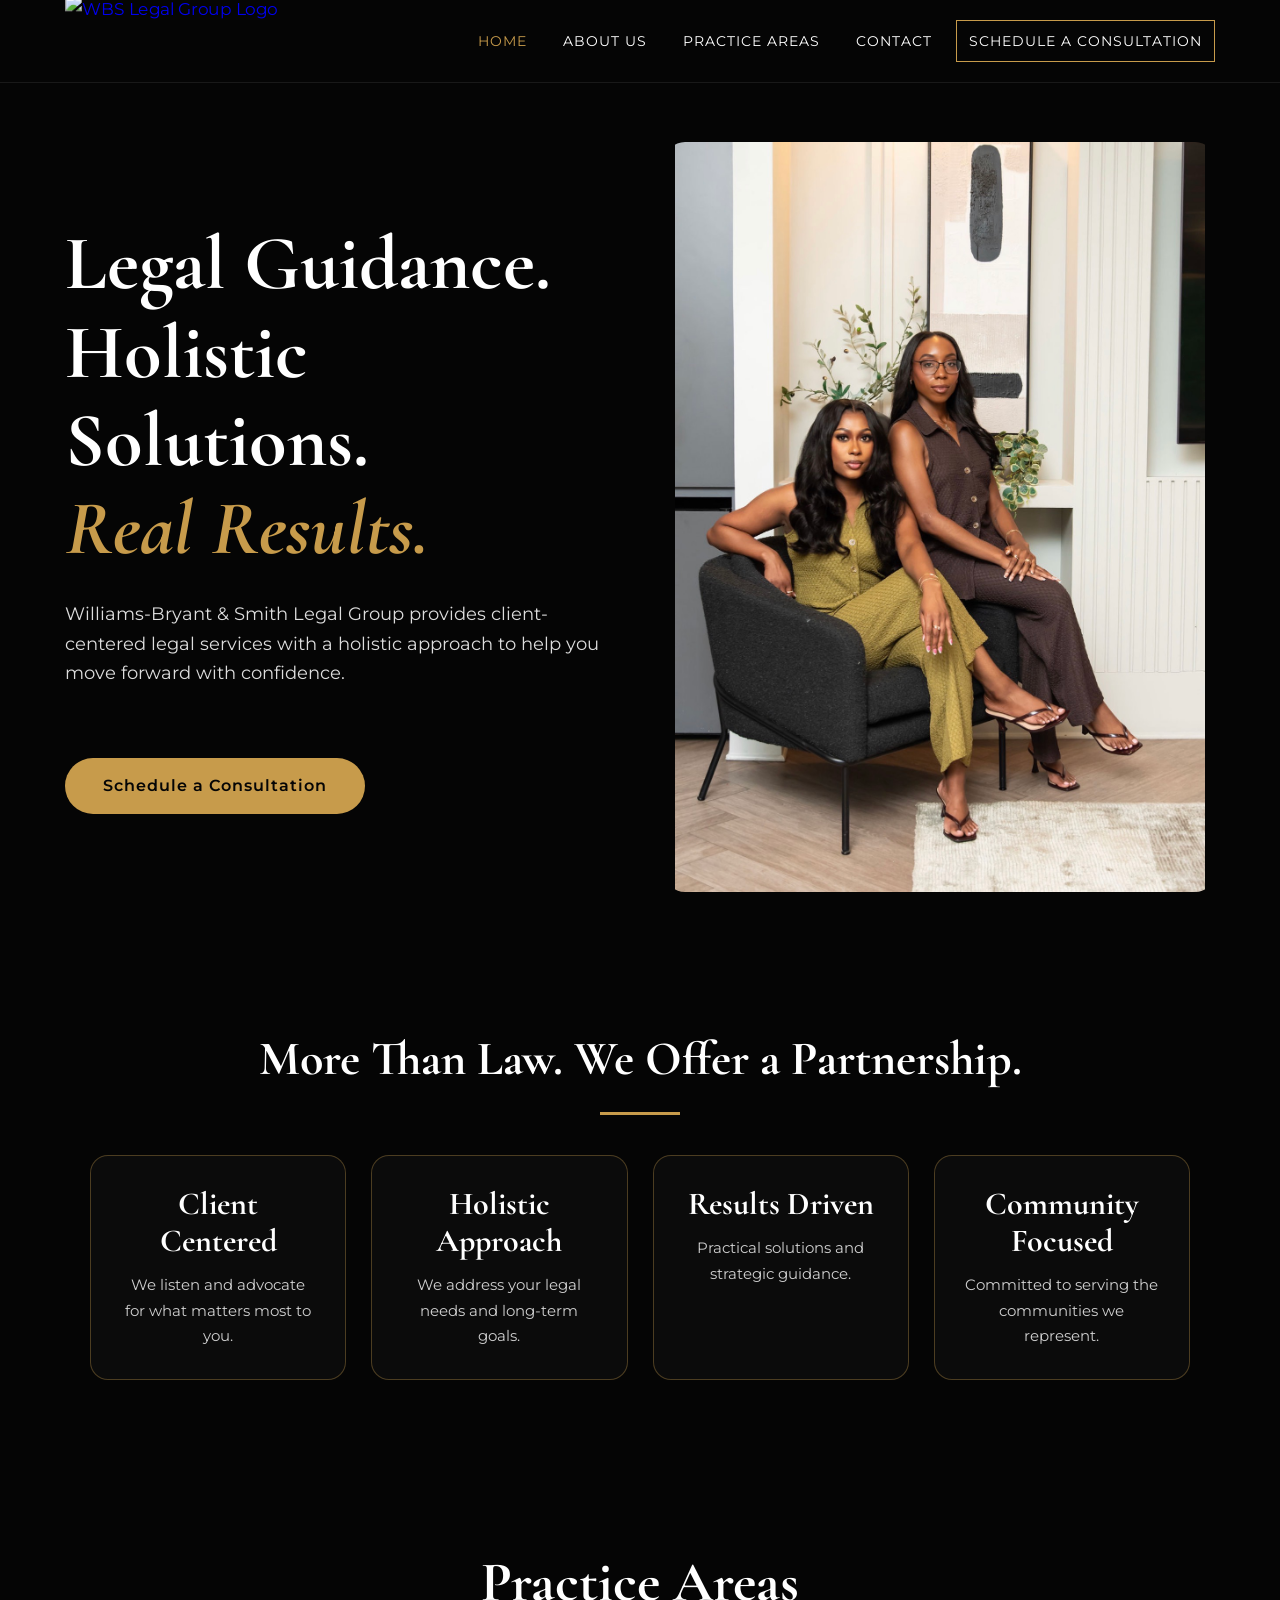
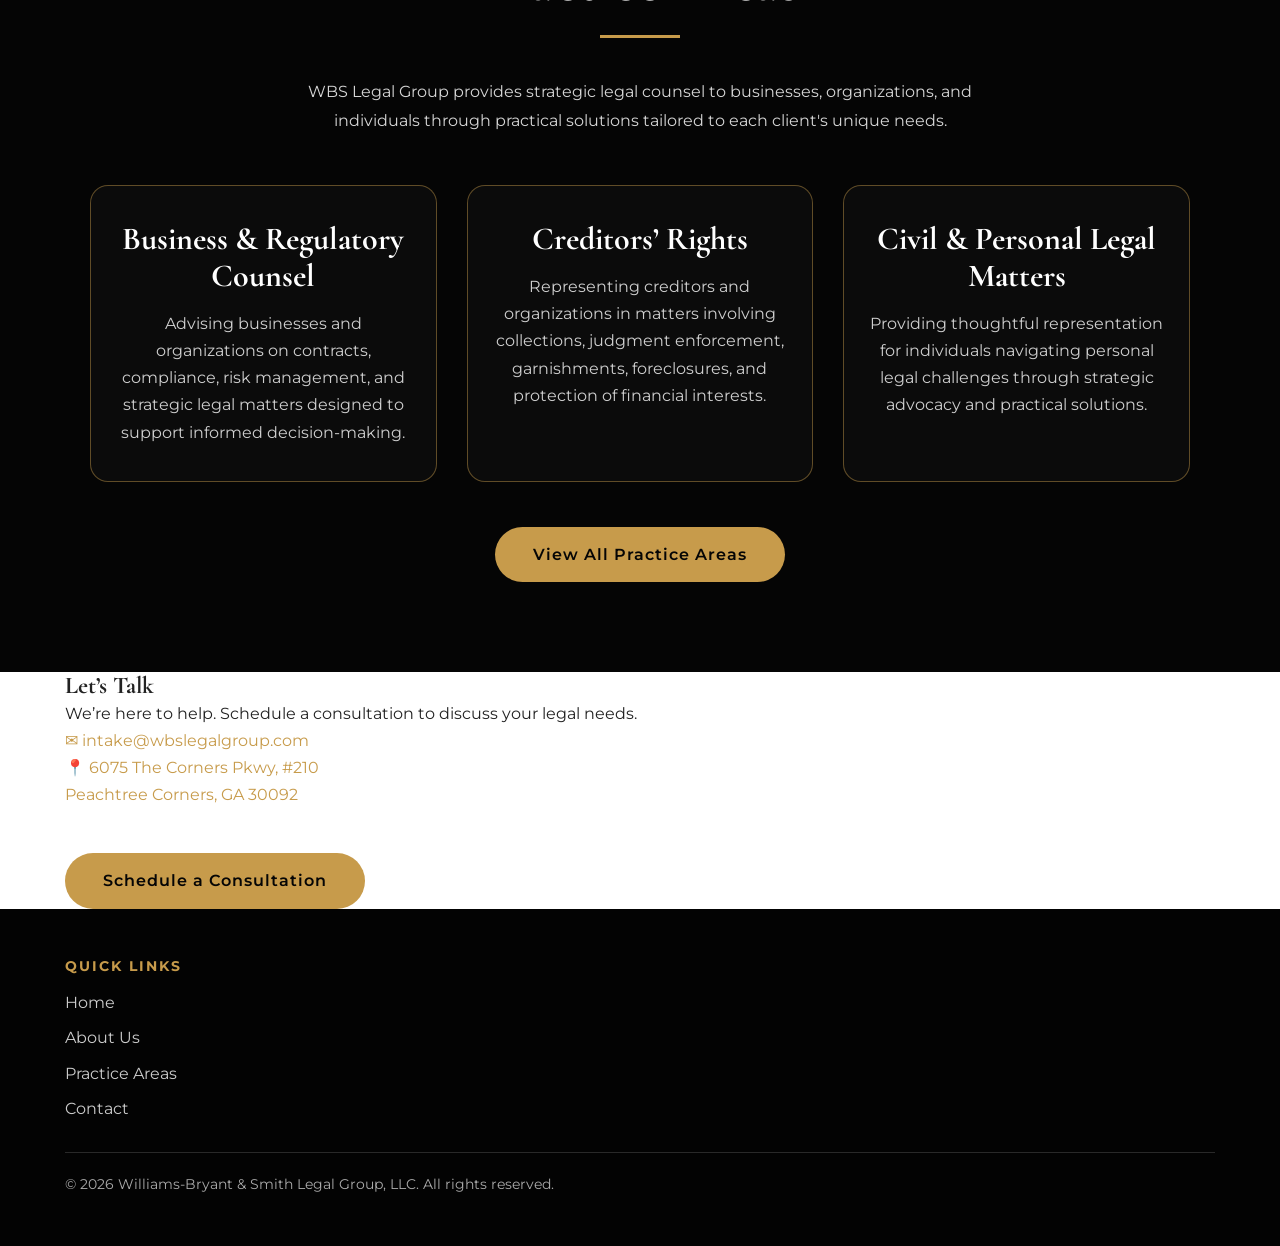
==== index.html @ 61691af3 "Replace logo image with SVG version" ====
<!DOCTYPE html>
<html lang="en">

<head>

<meta charset="UTF-8" />
<meta name="viewport" content="width=device-width, initial-scale=1.0" />

<meta name="description" content="Williams-Bryant & Smith Legal Group provides client-centered legal services with a holistic approach and real results." />

<title>WBS Legal Group | Home</title>

<link rel="stylesheet" href="css/styles.css" />

<link rel="preconnect" href="https://fonts.googleapis.com">
<link rel="preconnect" href="https://fonts.gstatic.com" crossorigin>

<link href="https://fonts.googleapis.com/css2?family=Cormorant+Garamond:wght@400;500;600;700&family=Montserrat:wght@400;500;600;700&display=swap" rel="stylesheet">

</head>


<body>


<a href="consultation.html" class="floating-cta">
Schedule
</a>


<header class="site-header">

<nav class="navbar">


<a href="index.html" class="nav-logo">

<img src="images/SVG.svg" alt="WBS Legal Group Logo">

</a>


<button class="nav-toggle" id="navToggle">

<span></span>
<span></span>
<span></span>

</button>



<ul class="nav-menu" id="navMenu">


<li>
<a href="index.html" class="nav-link nav-link--active">
Home
</a>
</li>


<li>
<a href="about.html" class="nav-link">
About Us
</a>
</li>


<li>
<a href="practice-areas.html" class="nav-link">
Practice Areas
</a>
</li>


<li>
<a href="contact.html" class="nav-link">
Contact
</a>
</li>


<li>
<a href="consultation.html" class="nav-link nav-link--cta">
Schedule a Consultation
</a>
</li>


</ul>


</nav>

</header>




<main>



<section class="hero">


<div class="hero-container">


<div class="hero-content">


<h1>

Legal Guidance.<br>

Holistic Solutions.<br>

<span>
Real Results.
</span>

</h1>



<p>

Williams-Bryant & Smith Legal Group provides client-centered legal services with a holistic approach to help you move forward with confidence.

</p>



<a href="consultation.html" class="btn btn-primary">

Schedule a Consultation

</a>


</div>




<div class="hero-image-container">


<img src="IMG_9594.jpeg"
alt="WBS Legal Group attorneys"
class="hero-image">


</div>



</div>


</section>






<section class="values-section">


<div class="section-container">


<h2>
More Than Law. We Offer a Partnership.
</h2>


<div class="gold-divider"></div>



<div class="values-grid">



<div class="value-card">

<h3>
Client Centered
</h3>

<p>
We listen and advocate for what matters most to you.
</p>

</div>



<div class="value-card">

<h3>
Holistic Approach
</h3>

<p>
We address your legal needs and long-term goals.
</p>

</div>



<div class="value-card">

<h3>
Results Driven
</h3>

<p>
Practical solutions and strategic guidance.
</p>

</div>



<div class="value-card">

<h3>
Community Focused
</h3>

<p>
Committed to serving the communities we represent.
</p>

</div>


</div>


</div>


</section>






<section class="home-practice-section">


<div class="home-practice-container">


<h2>
Practice Areas
</h2>


<div class="gold-divider"></div>



<p class="home-practice-intro">

WBS Legal Group provides strategic legal counsel to businesses, organizations, and individuals through practical solutions tailored to each client's unique needs.

</p>




<div class="home-practice-grid">



<div class="home-practice-item">

<h3>
Business &amp; Regulatory Counsel
</h3>

<p>
Advising businesses and organizations on contracts, compliance, risk management, and strategic legal matters designed to support informed decision-making.
</p>

</div>




<div class="home-practice-item">

<h3>
Creditors’ Rights
</h3>

<p>
Representing creditors and organizations in matters involving collections, judgment enforcement, garnishments, foreclosures, and protection of financial interests.
</p>

</div>




<div class="home-practice-item">

<h3>
Civil &amp; Personal Legal Matters
</h3>

<p>
Providing thoughtful representation for individuals navigating personal legal challenges through strategic advocacy and practical solutions.
</p>

</div>




</div>




<a href="practice-areas.html" class="practice-button">

View All Practice Areas

</a>



</div>


</section>







<section class="contact-section">


<div class="section-container">


<h2>
Let’s Talk
</h2>


<p>

We’re here to help. Schedule a consultation to discuss your legal needs.

</p>



<div class="contact-info">


<a href="mailto:intake@wbslegalgroup.com">

✉ intake@wbslegalgroup.com

</a>


<p>

📍 6075 The Corners Pkwy, #210<br>
Peachtree Corners, GA 30092

</p>


</div>



<a href="consultation.html" class="btn btn-primary">

Schedule a Consultation

</a>



</div>


</section>



</main>





<footer class="site-footer">


<div class="container">


<nav class="footer__nav">


<h4>
Quick Links
</h4>


<a href="index.html">
Home
</a>

<a href="about.html">
About Us
</a>

<a href="practice-areas.html">
Practice Areas
</a>

<a href="contact.html">
Contact
</a>


</nav>



<div class="footer__bottom">

<p>
© 2026 Williams-Bryant & Smith Legal Group, LLC. All rights reserved.
</p>

</div>


</div>


</footer>




<script src="js/main.js"></script>


</body>

</html>
---- css/styles.css ----
/* ==========================================================
   WBS Legal Group - Luxury Boutique Law Firm Stylesheet
   Clean responsive redesign
   ========================================================== */

:root {
  --black: #050505;
  --black-soft: #0d0d0d;
  --gold: #c79b4b;
  --gold-light: #e0c27a;
  --white: #ffffff;
  --cream: #f7f3eb;
  --gray: #6d6d6d;
  --text: #222;

  --serif: "Cormorant Garamond", Georgia, serif;
  --sans: "Montserrat", Arial, sans-serif;

  --max-width: 1200px;
  --nav-height: 82px;

  --radius: 18px;
  --shadow: 0 12px 35px rgba(0,0,0,.12);
  --transition: .3s ease;
}


/* ================= RESET ================= */

*,
*::before,
*::after {
  box-sizing: border-box;
  margin: 0;
  padding: 0;
}


html {
  scroll-behavior: smooth;
}


body {
  font-family: var(--sans);
  color: var(--text);
  background: var(--white);
  line-height: 1.7;
  overflow-x: hidden;
}


img {
  display: block;
  max-width: 100%;
}


a {
  text-decoration: none;
}


ul {
  list-style: none;
}


h1,
h2,
h3,
h4 {
  font-family: var(--serif);
  line-height: 1.15;
}


/* ================= CONTAINER ================= */

.container,
.section-container {
  width: 100%;
  max-width: var(--max-width);
  margin: auto;
  padding-left: 25px;
  padding-right: 25px;
}


/* ================= HEADER ================= */


.site-header {
  position: fixed;
  top: 0;
  width: 100%;
  z-index: 1000;
  background: var(--black);
  border-bottom: 1px solid rgba(255,255,255,.08);
}


.navbar {
  max-width: var(--max-width);
  height: var(--nav-height);
  margin:auto;
  padding:0 25px;
  display:flex;
  align-items:center;
  justify-content:space-between;
}


.nav-toggle {
  background:none;
  border:none;
  cursor:pointer;
}


.nav-toggle span {
  display:block;
  width:28px;
  height:3px;
  margin:5px;
  background:white;
}



.nav-menu {
  display:none;
  position:absolute;
  top:var(--nav-height);
  left:0;
  width:100%;
  background:#080808;
  padding:20px;
}


.nav-menu.is-open {
  display:flex;
  flex-direction:column;
}


.nav-link {
  color:white;
  text-transform:uppercase;
  letter-spacing:1px;
  font-size:.85rem;
  padding:12px;
}


.nav-link:hover,
.nav-link--active {
  color:var(--gold);
}


.nav-link--cta {
  border:1px solid var(--gold);
  text-align:center;
  margin-top:10px;
}


@media(min-width:980px){

.nav-toggle{
 display:none;
}

.nav-menu{
 display:flex;
 position:static;
 width:auto;
 background:none;
 padding:0;
 flex-direction:row;
 align-items:center;
 gap:12px;
}

}



/* ================= BUTTONS ================= */


.btn,

.home-practice-section .practice-button {

display:inline-block;
margin-top:45px;

padding:14px 38px;

border-radius:999px;

background:#c79b4b;

color:#050505;

font-family:"Montserrat", sans-serif;

font-weight:600;

letter-spacing:1px;

transition:.3s ease;

}


.home-practice-section .practice-button:hover {

background:#e0c27a;

color:#050505;

}


.btn--primary,
.btn-primary {

background:var(--gold);
color:var(--black);

}


.btn--primary:hover,
.btn-primary:hover {

background:var(--gold-light);

}


.btn-outline {

border:1px solid var(--gold);
color:var(--gold);

}


.btn-outline:hover {

background:var(--gold);
color:var(--black);

}



/* ================= HERO ================= */


.hero {

background:var(--black);
padding-top:var(--nav-height);
min-height:100vh;

}


.hero__grid,
.hero-container {

max-width:var(--max-width);
margin:auto;
padding:60px 25px;

display:grid;
gap:50px;
align-items:center;

}


.hero__heading,
.hero h1 {

font-size:clamp(2.8rem,6vw,5rem);
color:white;

}


.hero__heading span,
.hero h1 span {

color:var(--gold);
font-style:italic;

}


.hero__sub,
.hero p {

color:#ddd;
font-size:1.1rem;
max-width:550px;
margin:25px 0;

}



.hero__image-wrap,
.hero-image-container {

display:flex;
justify-content:center;

}


.hero__image,
.hero-image {

width:100%;
height:auto;
max-height:750px;
object-fit:contain;
border-radius:20px;

}



@media(min-width:980px){

.hero__grid,
.hero-container {

grid-template-columns:1fr 1fr;

}

}
/* ================= VALUES SECTION ================= */


.values-strip,
.values-section {

background:var(--black);
padding:80px 25px;

}


.values-strip h2,
.values-section h2 {

text-align:center;
font-size:clamp(2rem,4vw,3rem);
color:white;
margin-bottom:25px;

}



.gold-divider {

width:80px;
height:3px;
background:var(--gold);
margin:0 auto 40px;

}



.values__grid,
.values-grid {

display:grid;
grid-template-columns:1fr;
gap:25px;
max-width:1100px;
margin:auto;

}



.value__card,
.value-card {

background:#0b0b0b;
border:1px solid rgba(199,155,75,.35);
border-radius:var(--radius);
padding:30px;
text-align:center;
transition:var(--transition);

}



.value__card:hover,
.value-card:hover {

transform:translateY(-5px);
border-color:var(--gold);
box-shadow:var(--shadow);

}



.value__card h3,
.value-card h3 {

font-size:2rem;
color:white;
margin-bottom:12px;

}



.value__card p,
.value-card p {

color:#cfcfcf;
font-size:.95rem;

}


@media(min-width:700px){

.values__grid,
.values-grid {

grid-template-columns:repeat(2,1fr);

}

}



@media(min-width:1000px){

.values__grid,
.values-grid {

grid-template-columns:repeat(4,1fr);

}

}





/* ================= HOMEPAGE PRACTICE AREA ================= */


.home-practice-section {

background:#050505;
padding:90px 25px;
}


.home-practice-container {

max-width:1100px;
margin:auto;
text-align:center;

}


.home-practice-section h2 {

font-size:clamp(2.2rem,5vw,3.5rem);
color:white;
margin-bottom:20px;

}



.home-practice-intro {

max-width:750px;
margin:0 auto 50px;
color:#d6d6d6;
line-height:1.8;

}



.home-practice-grid,
.practice-preview-grid {

display:grid;
grid-template-columns:1fr;
gap:30px;

}



.home-practice-item,
.practice-preview-card {

border:1px solid rgba(199,155,75,.45);
background:#0b0b0b;
border-radius:var(--radius);
padding:35px 25px;
text-align:center;
transition:var(--transition);

}



.home-practice-item:hover,
.practice-preview-card:hover {

transform:translateY(-6px);
border-color:var(--gold);
box-shadow:var(--shadow);

}



.home-practice-item h3,
.practice-preview-card h3 {

color:white;
font-size:2rem;
margin-bottom:15px;

}



.home-practice-item p,
.practice-preview-card p {

color:#cfcfcf;
line-height:1.7;

}



@media(min-width:900px){

.home-practice-grid,
.practice-preview-grid {

grid-template-columns:repeat(3,1fr);

}

}




/* ================= PRACTICE PAGE ================= */


.practice-page {

background:var(--cream);
padding:110px 25px 80px;

}



.practice-container {

max-width:1100px;
margin:auto;

}



.practice-page h1 {

text-align:center;
font-size:clamp(3rem,6vw,4rem);
margin-bottom:20px;
color:var(--black);

}



.practice-intro {

max-width:800px;
margin:0 auto 70px;
text-align:center;
color:#555;
font-size:1.05rem;

}



.practice-area {

background:white;
border:1px solid rgba(199,155,75,.45);
border-radius:25px;
padding:45px;
margin-bottom:35px;
box-shadow:0 10px 30px rgba(0,0,0,.08);
position:relative;
overflow:hidden;

}



.practice-area::before {

content:"";
position:absolute;
top:0;
left:0;
width:6px;
height:100%;
background:var(--gold);

}



.practice-area h2 {

font-size:2.5rem;
margin-bottom:15px;

}



.practice-area .gold-line {

width:65px;
height:3px;
background:var(--gold);
margin-bottom:25px;

}



.practice-area p {

color:#444;
line-height:1.8;

}



.practice-area h3 {

font-family:var(--sans);
text-transform:uppercase;
letter-spacing:2px;
font-size:.85rem;
color:var(--gold);
margin:30px 0 15px;

}



.practice-area ul {

display:grid;
grid-template-columns:1fr;
gap:8px;
padding-left:20px;

}



.practice-area li {

position:relative;
color:#333;

}



.practice-area li::before {

content:"✦";
color:var(--gold);
position:absolute;
left:-20px;

}


@media(min-width:700px){

.practice-area ul {

grid-template-columns:repeat(2,1fr);

}

}
/* ==========================================
   CONTACT PAGE - FINAL CLEAN (single source)
========================================== */

/* section spacing */
main .section.bg-light {
  padding-top: 36px;
  padding-bottom: 10px;
}

main .section.bg-light .section__heading {
  margin: 0 auto;
  max-width: 1200px;
  padding-inline: 20px;
  text-align: left;
  line-height: 1.05;
}

main .section.bg-dark {
  padding-top: 14px;
  padding-bottom: 58px;
}

/* content width */
main .section.bg-dark .contact__info {
  max-width: 860px;
}

main .section.bg-dark .contact__info h2 {
  margin: 0 0 14px 0;
}

/* details list */
.contact__details {
  display: flex;
  flex-direction: column;
  gap: 12px;
  margin-top: 8px;
}

/* FORCE GOLD text for address + office hours + info lines */
.contact__detail-row,
.contact__detail-row span,
.contact__details span,
.contact__details p,
.contact__details li,
.contact-info p,
.office-hours,
.office-hours p,
.office-hours li {
  color: #c79b4b !important;
  opacity: 1 !important;
  visibility: visible !important;
}

/* links in details */
.contact__detail-row a,
.contact__details a,
.contact-info a,
.office-hours a {
  color: #c79b4b !important;
  text-decoration: none;
}

.contact__detail-row a:hover,
.contact__details a:hover,
.contact-info a:hover,
.office-hours a:hover {
  color: #e0c27a !important;
}

/* icon color */
.contact__detail-icon {
  color: #c79b4b !important;
  flex-shrink: 0;
}

/* row layout */
.contact__detail-row {
  display: flex;
  align-items: center;
  gap: 12px;
  line-height: 1.7;
}

/* mobile */
@media (max-width: 767px) {
  main .section.bg-light {
    padding-top: 30px;
    padding-bottom: 6px;
  }

  main .section.bg-light .section__heading {
    text-align: center;
    padding-inline: 0;
  }

  main .section.bg-dark {
    padding-top: 10px;
    padding-bottom: 46px;
  }

  main .section.bg-dark .contact__info {
    text-align: center;
  }

  .contact__details {
    margin-top: 10px;
    gap: 14px;
  }

  .contact__detail-row {
    flex-direction: column;
    justify-content: center;
    text-align: center;
    gap: 4px;
  }
}




/* ================= FLOATING CTA ================= */


.floating-cta {

position:fixed;
right:20px;
bottom:20px;
z-index:1200;

background:var(--gold);
color:var(--black);

padding:13px 25px;
border-radius:999px;

font-weight:700;
box-shadow:var(--shadow);

}



.floating-cta:hover {

background:var(--gold-light);
color:black;

}


@media(min-width:980px){

.floating-cta{

display:none;

}

}




/* ================= ATTORNEY SECTION ================= */


.attorneys-section {

background:white;
padding:90px 25px;

}



.attorneys-section h2 {

text-align:center;
font-size:3rem;
margin-bottom:20px;

}



.section-intro {

text-align:center;
max-width:750px;
margin:0 auto 50px;
color:#555;

}



.attorney-grid {

max-width:1100px;
margin:auto;

display:grid;
grid-template-columns:1fr;
gap:50px;

}



.attorney-card {

text-align:center;

}



.attorney-photo img {

width:220px;
height:220px;
object-fit:cover;
object-position:center top;
border-radius:50%;
margin:auto auto 25px;

}



.attorney-card h3 {

font-size:3rem;

}



.attorney-card h4 {

color:var(--gold);
font-family:var(--sans);
font-size:.85rem;
letter-spacing:3px;
text-transform:uppercase;
margin-bottom:25px;

}



.attorney-bio {

text-align:left;

}



.attorney-bio p {

margin-bottom:20px;
color:#444;

}



@media(min-width:900px){

.attorney-grid{

grid-template-columns:repeat(2,1fr);

}

}

/* Javonna headshot clarity (desktop) */
.attorney-headshot {
  display: block;
  width: 100%;
  height: 100%;
  object-fit: cover;
  object-position: center top;
  image-rendering: auto;
}

@media (min-width: 901px) {
  .attorney-photo {
    width: 260px;
    height: 260px;
    margin-inline: auto;
  }

  .attorney-photo .attorney-headshot {
    width: 260px;
    height: 260px;
    border-radius: 50%;
    transform: translateZ(0);
    backface-visibility: hidden;
  }
}


/* ================= FOOTER ================= */


.site-footer {

background:#030303;
color:white;
padding:50px 25px;

}



.footer-container,
.footer__grid {

max-width:var(--max-width);
margin:auto;

}



.footer__nav h4 {

color:var(--gold);
font-family:var(--sans);
font-size:.85rem;
letter-spacing:2px;
text-transform:uppercase;
margin-bottom:15px;

}



.footer__nav a {

color:#ccc;
display:block;
margin-bottom:8px;

}



.footer__nav a:hover {

color:var(--gold);

}



.footer__bottom {

border-top:1px solid rgba(255,255,255,.15);
margin-top:30px;
padding-top:20px;
color:#aaa;
font-size:.85rem;

}




/* ================= MOBILE ADJUSTMENTS ================= */


@media(max-width:767px){


.navbar {

height:75px;

}



.nav-logo img {

height:45px;

}



.hero-container,
.hero__grid {

padding-top:40px;
padding-bottom:40px;

}



.hero h1,
.hero__heading {

font-size:2.3rem;

}



.hero-image,
.hero__image {

max-height:none;
height:auto;

}



.values-strip,
.values-section {

padding:55px 20px;

}



.value__card h3,
.value-card h3 {

font-size:1.7rem;

}



.home-practice-section {

padding:60px 20px;

}



.practice-area {

padding:30px 25px;

}



.practice-area h2 {

font-size:2rem;

}



.practice-page {

padding-top:95px;

}



.practice-page h1 {

font-size:2.8rem;

}


}
.practice-symbol {
  width:65px;
  height:65px;
  margin-bottom:20px;
  border-radius:50%;
  border:1px solid var(--gold);
  display:flex;
  align-items:center;
  justify-content:center;
  font-size:28px;
  color:var(--gold);
}
.home-practice-section .practice-button {

background:#c79b4b;
color:#050505;
border:none;

}


.home-practice-section .practice-button:hover {

background:#e0c27a;
color:#050505;

}

/* ==========================================
   Attorney Photos - Desktop Clarity Fix
   Does not affect mobile layout
========================================== */

@media (min-width: 901px) {

  .attorney-photo img {
    width: 260px;
    height: 260px;
    object-fit: cover;
    image-rendering: auto;
  }

  .attorney-photo {
    overflow: hidden;
  }

}
/* ==========================================
   Header Logo Sizing (natural proportions)
========================================== */

/* Desktop */
.nav-logo,
.nav-logo--image,
.nav-logo-image {
  display: flex;
  align-items: center;
  height: 106px;
}

.nav-logo img,
.nav-logo--image img,
.nav-logo-image img {
  height: 88px !important;
  width: auto !important;
  max-width: 390px !important;
  object-fit: contain;
  transform: scale(1.06); /* subtle size boost without obvious stretch */
  transform-origin: center left;
}

/* Mobile: shorter height, slightly longer width */
@media (max-width: 767px) {
  .nav-logo,
  .nav-logo--image,
  .nav-logo-image {
    height: 64px;
  }

  .nav-logo img,
  .nav-logo--image img,
  .nav-logo-image img {
    height: 50px !important;     /* shorter */
    max-width: 235px !important; /* a little longer */
    transform: scaleX(1.08) scaleY(0.98);
  }
}
/* ==========================================
   DESKTOP CONTACT TEXT GOLD FORCE FIX
========================================== */
@media (min-width: 768px) {
  .contact__details,
  .contact__details * ,
  .contact__detail-row,
  .contact__detail-row * ,
  .contact-info,
  .contact-info * ,
  .office-hours,
  .office-hours * {
    color: #c79b4b !important;
    -webkit-text-fill-color: #c79b4b !important;
    opacity: 1 !important;
  }

  .contact__detail-row a,
  .contact__details a,
  .contact-info a,
  .office-hours a {
    color: #c79b4b !important;
    -webkit-text-fill-color: #c79b4b !important;
  }

  .contact__detail-row a:hover,
  .contact__details a:hover,
  .contact-info a:hover,
  .office-hours a:hover {
    color: #e0c27a !important;
    -webkit-text-fill-color: #e0c27a !important;
  }
}

/* ===== FINAL DESKTOP CONTACT GOLD ===== */
@media (min-width: 768px) {
  main .section.bg-dark .contact__detail-row,
  main .section.bg-dark .contact__detail-row * ,
  main .section.bg-dark .contact__details,
  main .section.bg-dark .contact__details * ,
  main .section.bg-dark .contact-info,
  main .section.bg-dark .contact-info * ,
  main .section.bg-dark .office-hours,
  main .section.bg-dark .office-hours * {
    color: #c79b4b !important;
    -webkit-text-fill-color: #c79b4b !important;
    opacity: 1 !important;
  }

  main .section.bg-dark .contact__detail-row a,
  main .section.bg-dark .contact__details a,
  main .section.bg-dark .contact-info a,
  main .section.bg-dark .office-hours a {
    color: #c79b4b !important;
    -webkit-text-fill-color: #c79b4b !important;
  }

  main .section.bg-dark .contact__detail-row a:hover,
  main .section.bg-dark .contact__details a:hover,
  main .section.bg-dark .contact-info a:hover,
  main .section.bg-dark .office-hours a:hover {
    color: #e0c27a !important;
    -webkit-text-fill-color: #e0c27a !important;
  }
}
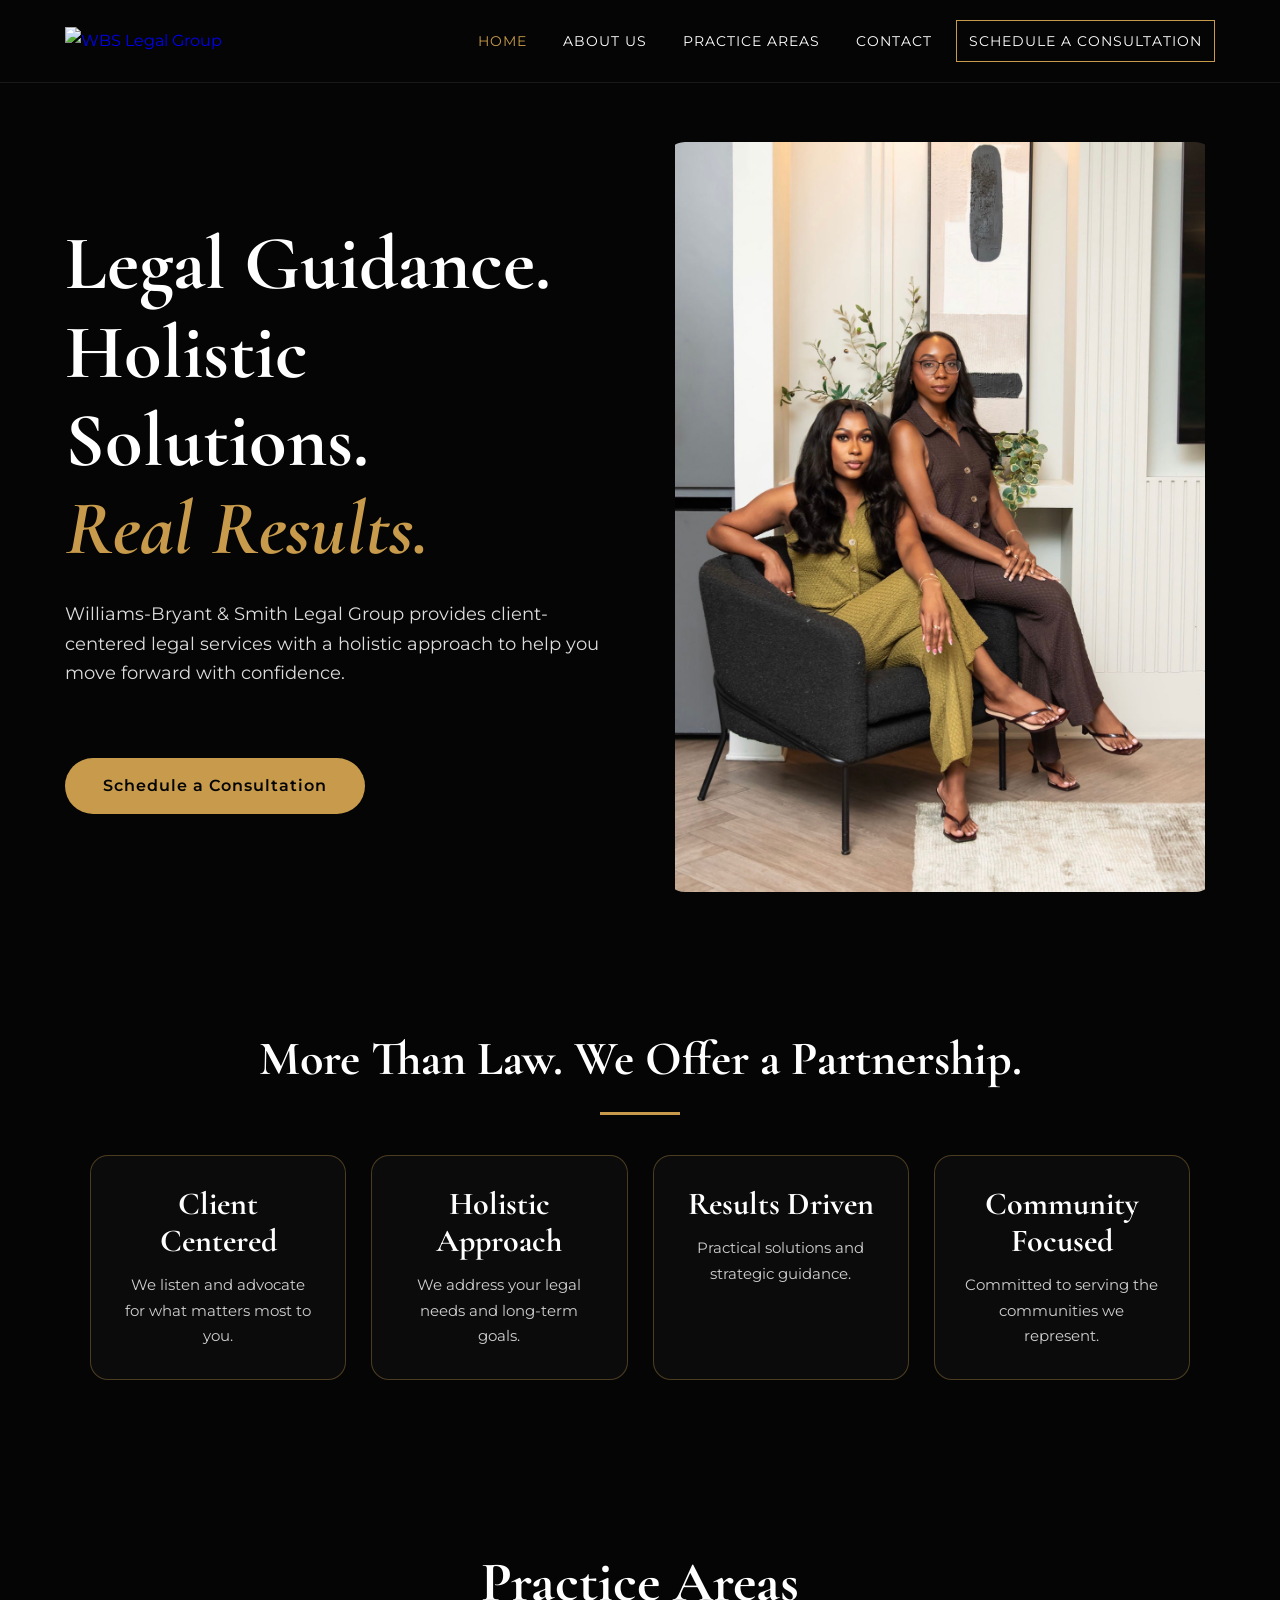
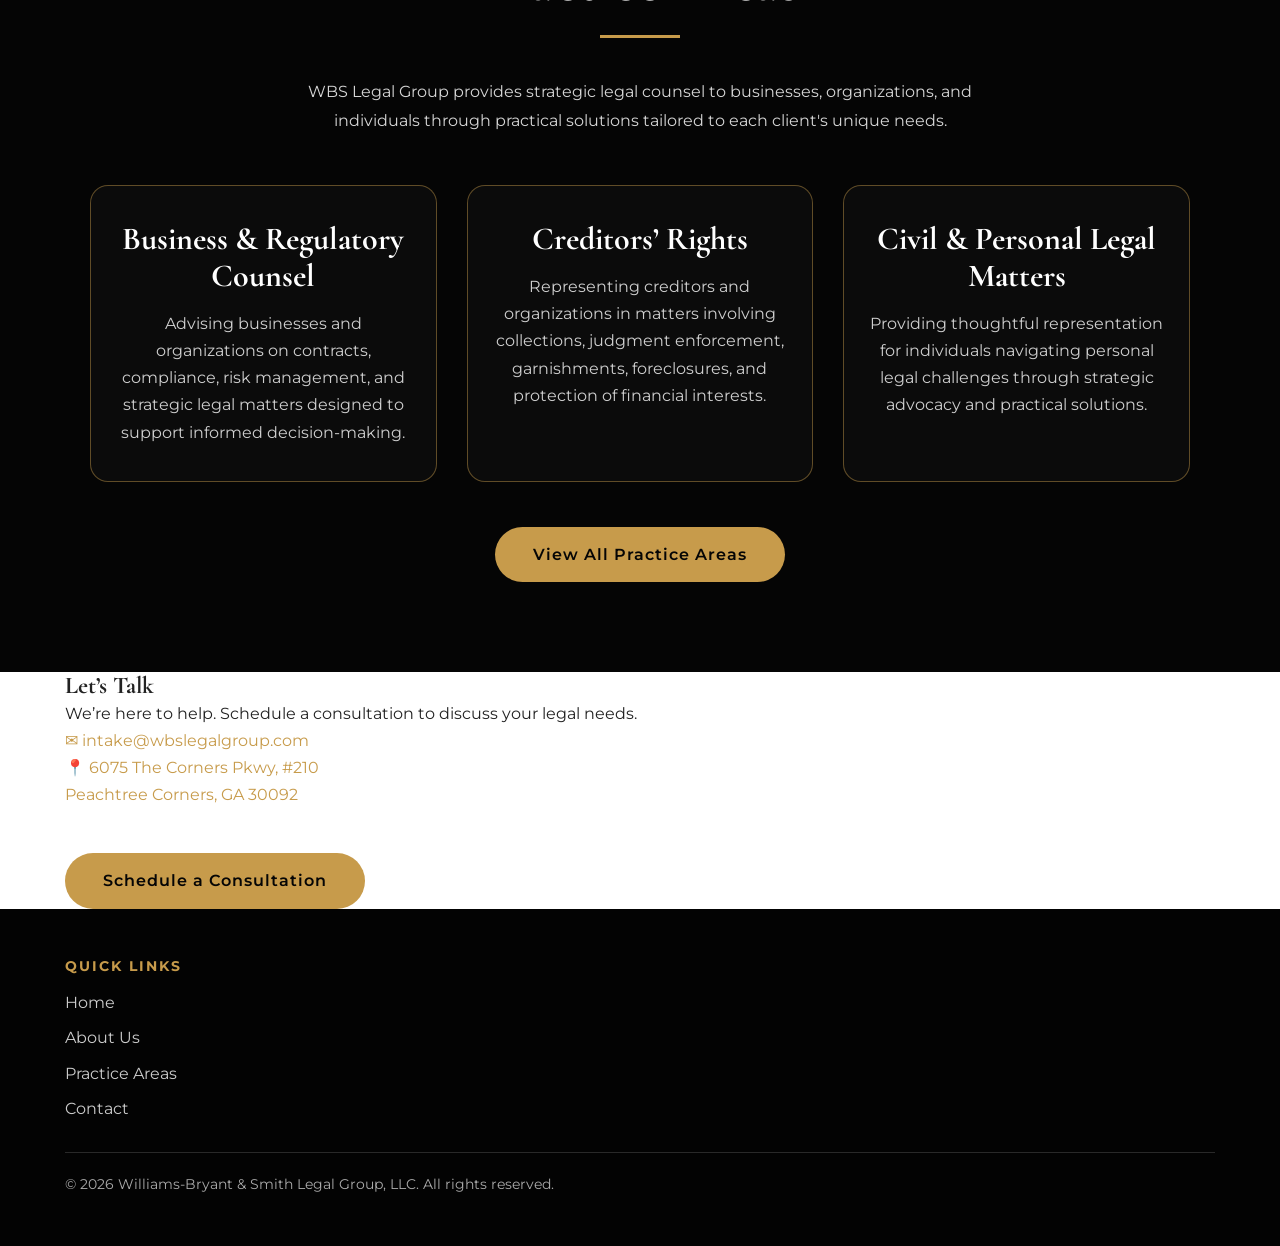
==== commit 653f5e26: "Replace logo image and class in navbar" ====
--- a/index.html
+++ b/index.html
@@ -34,10 +34,8 @@
 <nav class="navbar">
 
 
-<a href="index.html" class="nav-logo">
-
-<img src="images/SVG.svg" alt="WBS Legal Group Logo">
-
+<a href="index.html" class="logo">
+  <img src="images/wbs-header-logo.svg" alt="WBS Legal Group">
 </a>
 
 
--- a/css/styles.css
+++ b/css/styles.css
@@ -1370,3 +1370,23 @@
     -webkit-text-fill-color: #e0c27a !important;
   }
 }
+.nav-logo img,
+.nav-logo--image img,
+.nav-logo-image img{
+  height:58px !important;
+  width:auto !important;
+  max-width:300px !important;
+  object-fit:contain !important;
+}
+/* header logo only */
+.logo img{
+  width:320px;
+  height:auto;
+  display:block;
+}
+
+@media (max-width:768px){
+  .logo img{
+    width:230px;
+  }
+}
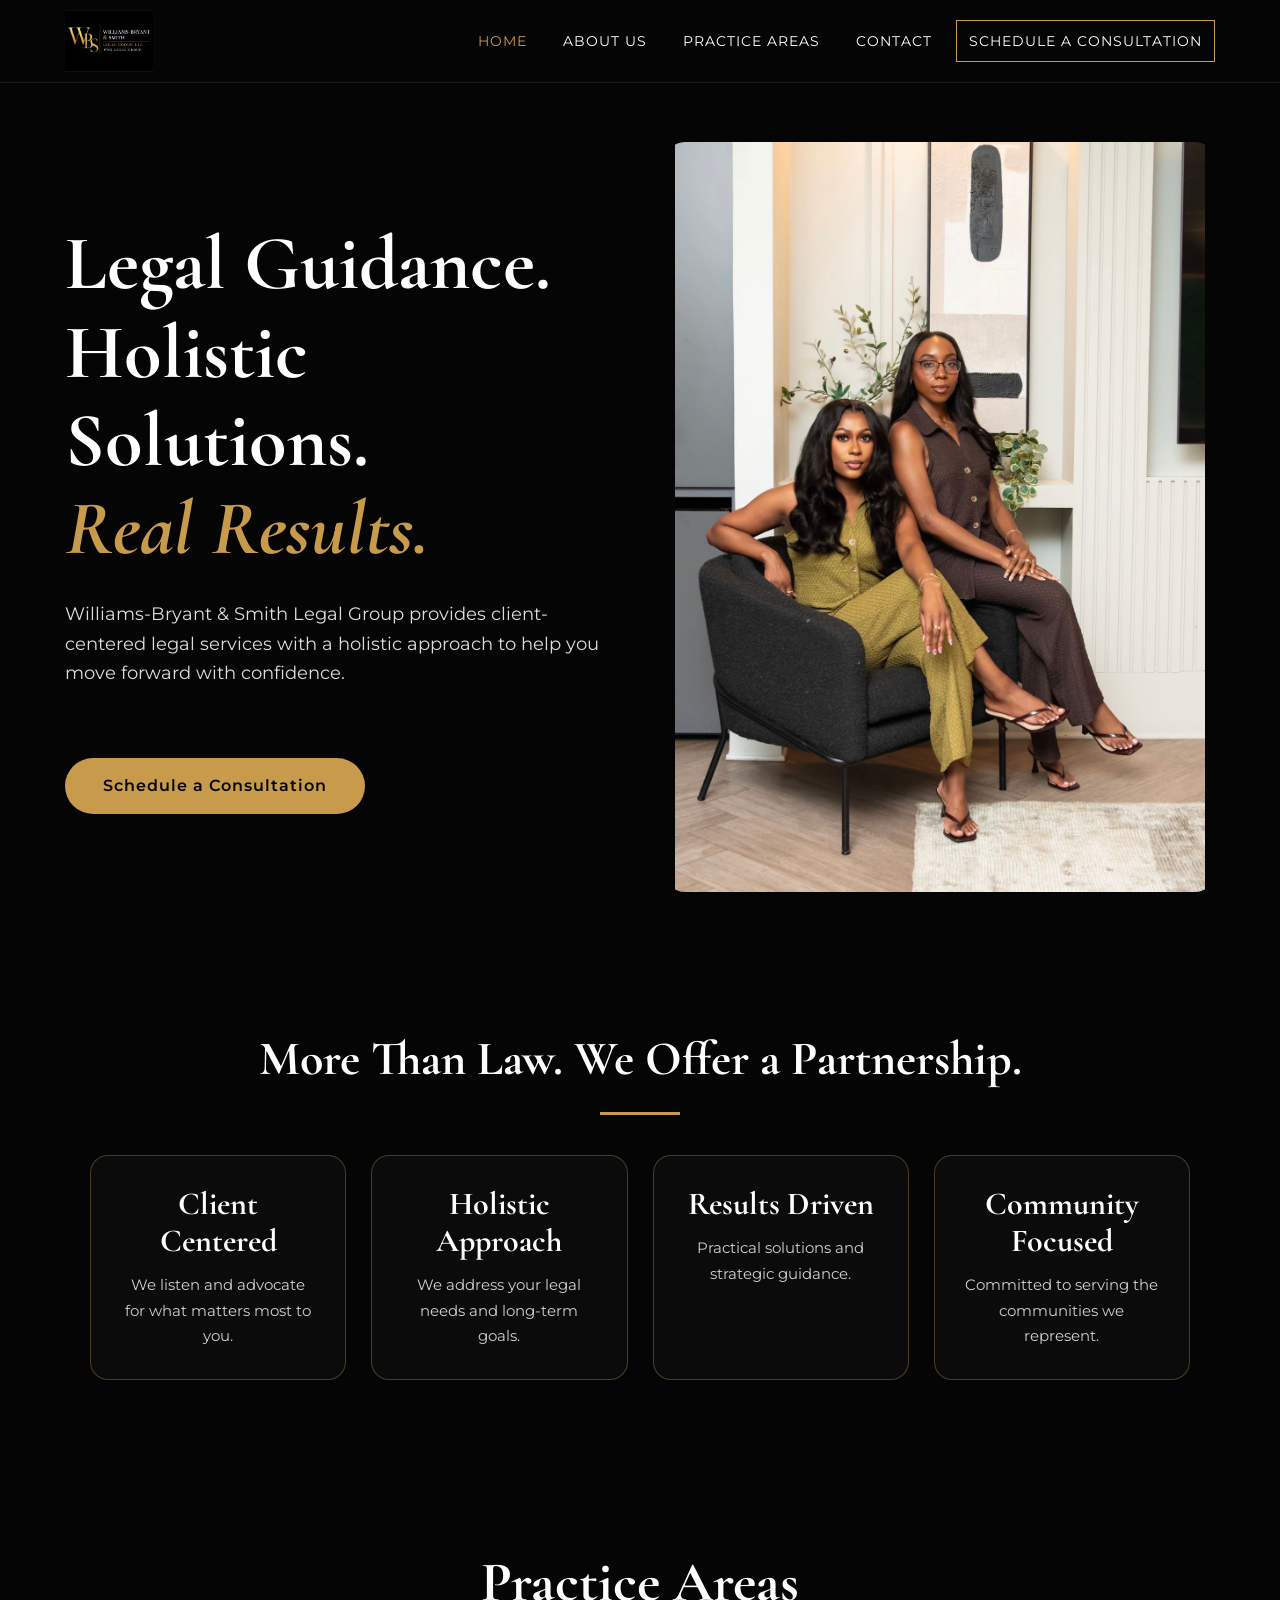
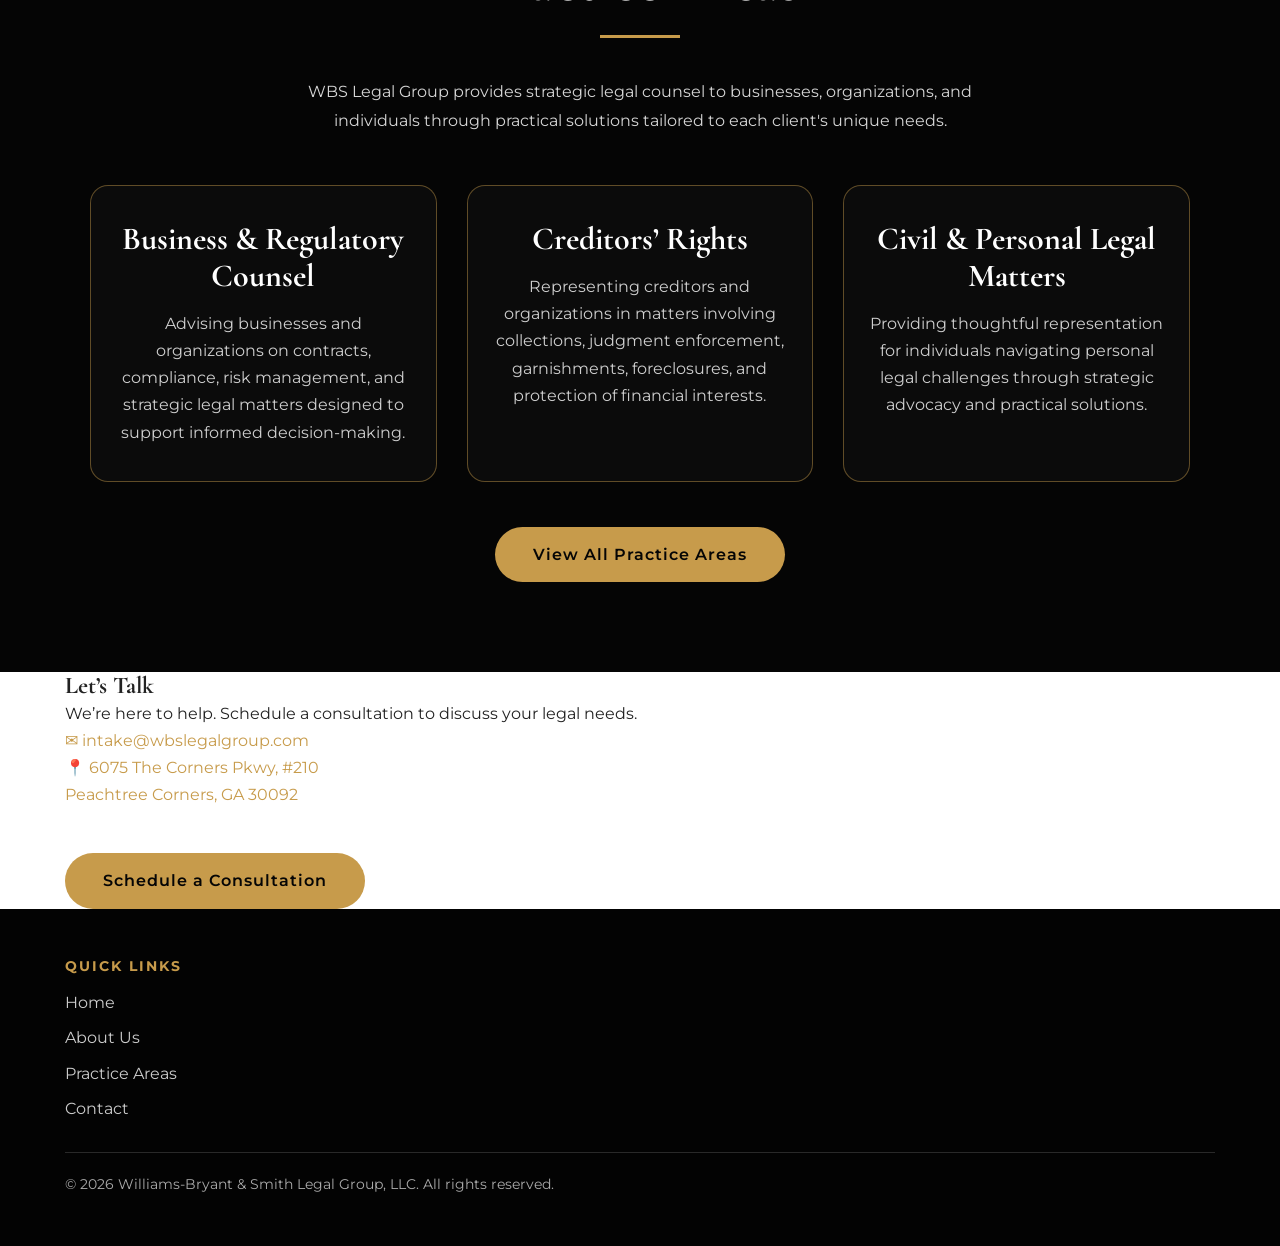
==== commit 5b736632: "Update index.html" ====
--- a/index.html
+++ b/index.html
@@ -34,8 +34,10 @@
 <nav class="navbar">
 
 
-<a href="index.html" class="logo">
-  <img src="images/wbs-header-logo.svg" alt="WBS Legal Group">
+<a href="index.html" class="nav-logo">
+
+<img src="IMG_8970.jpeg" alt="WBS Legal Group Logo">
+
 </a>
 
 
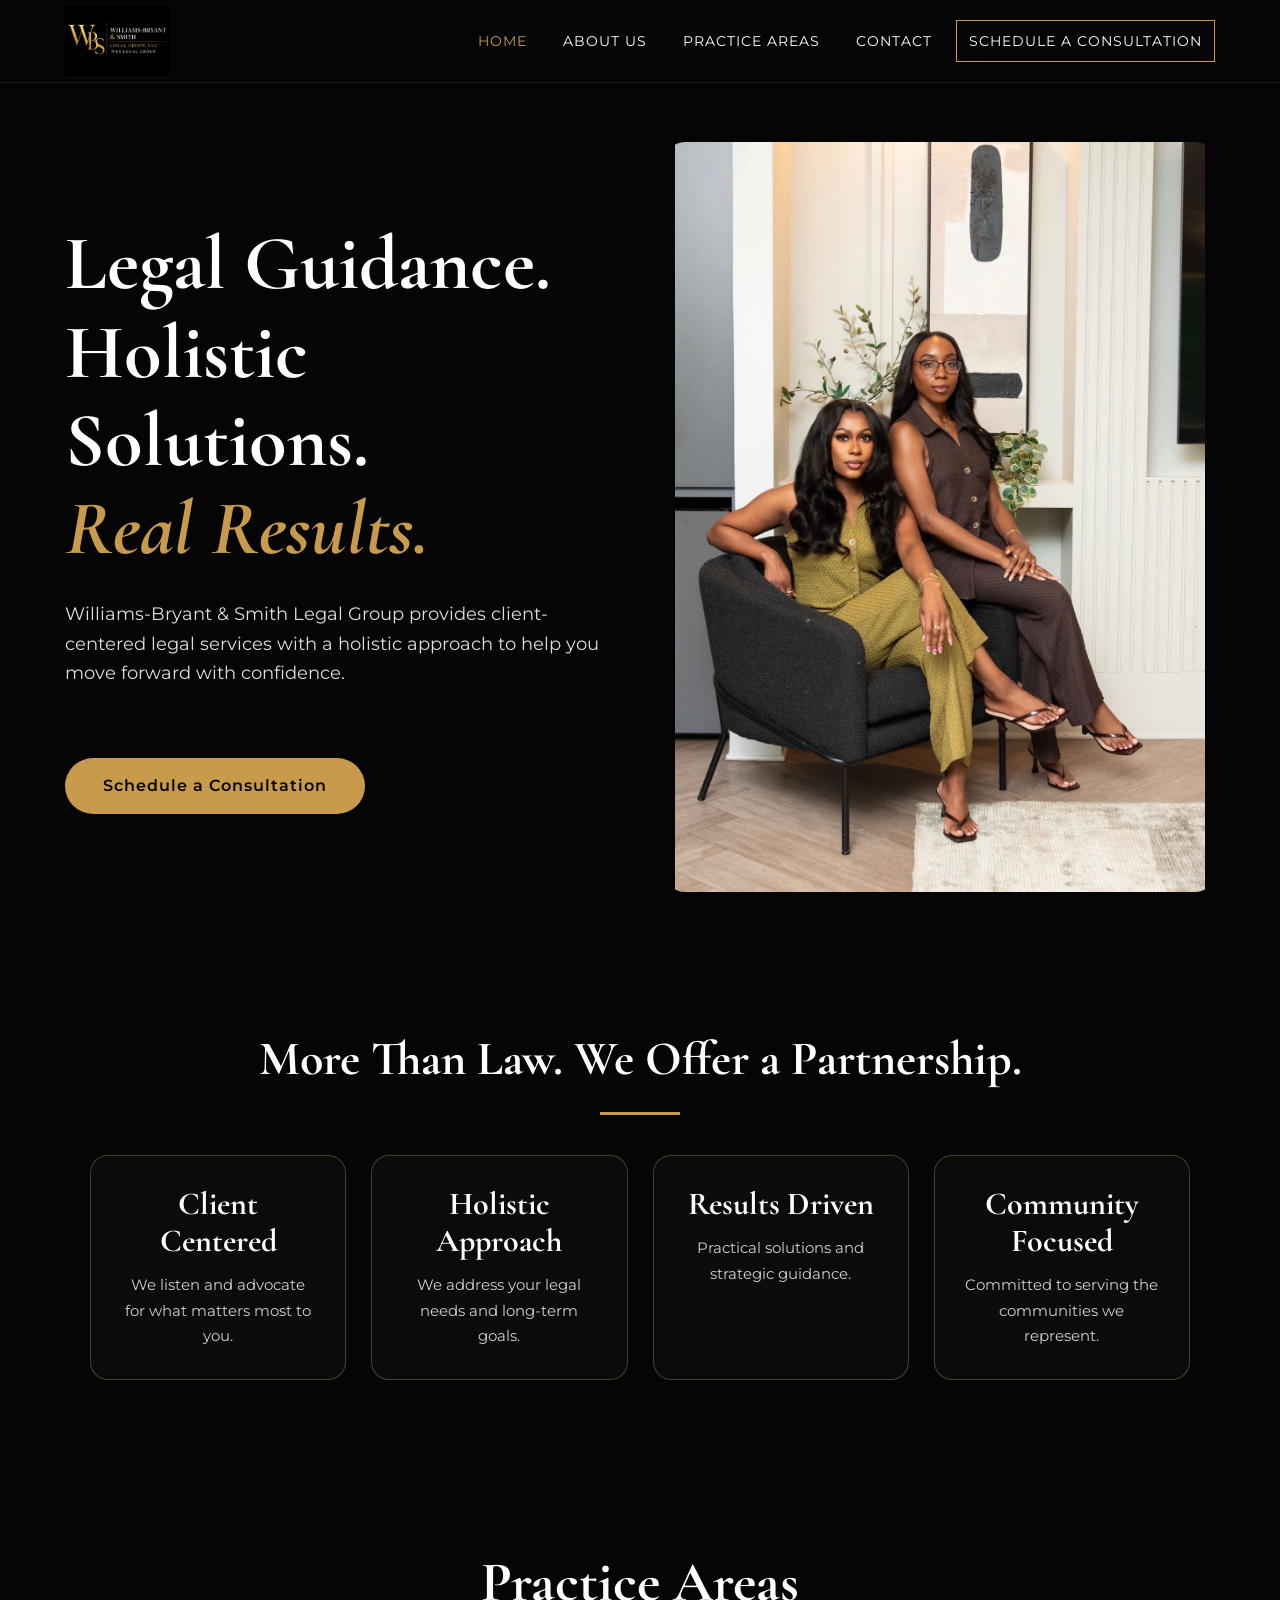
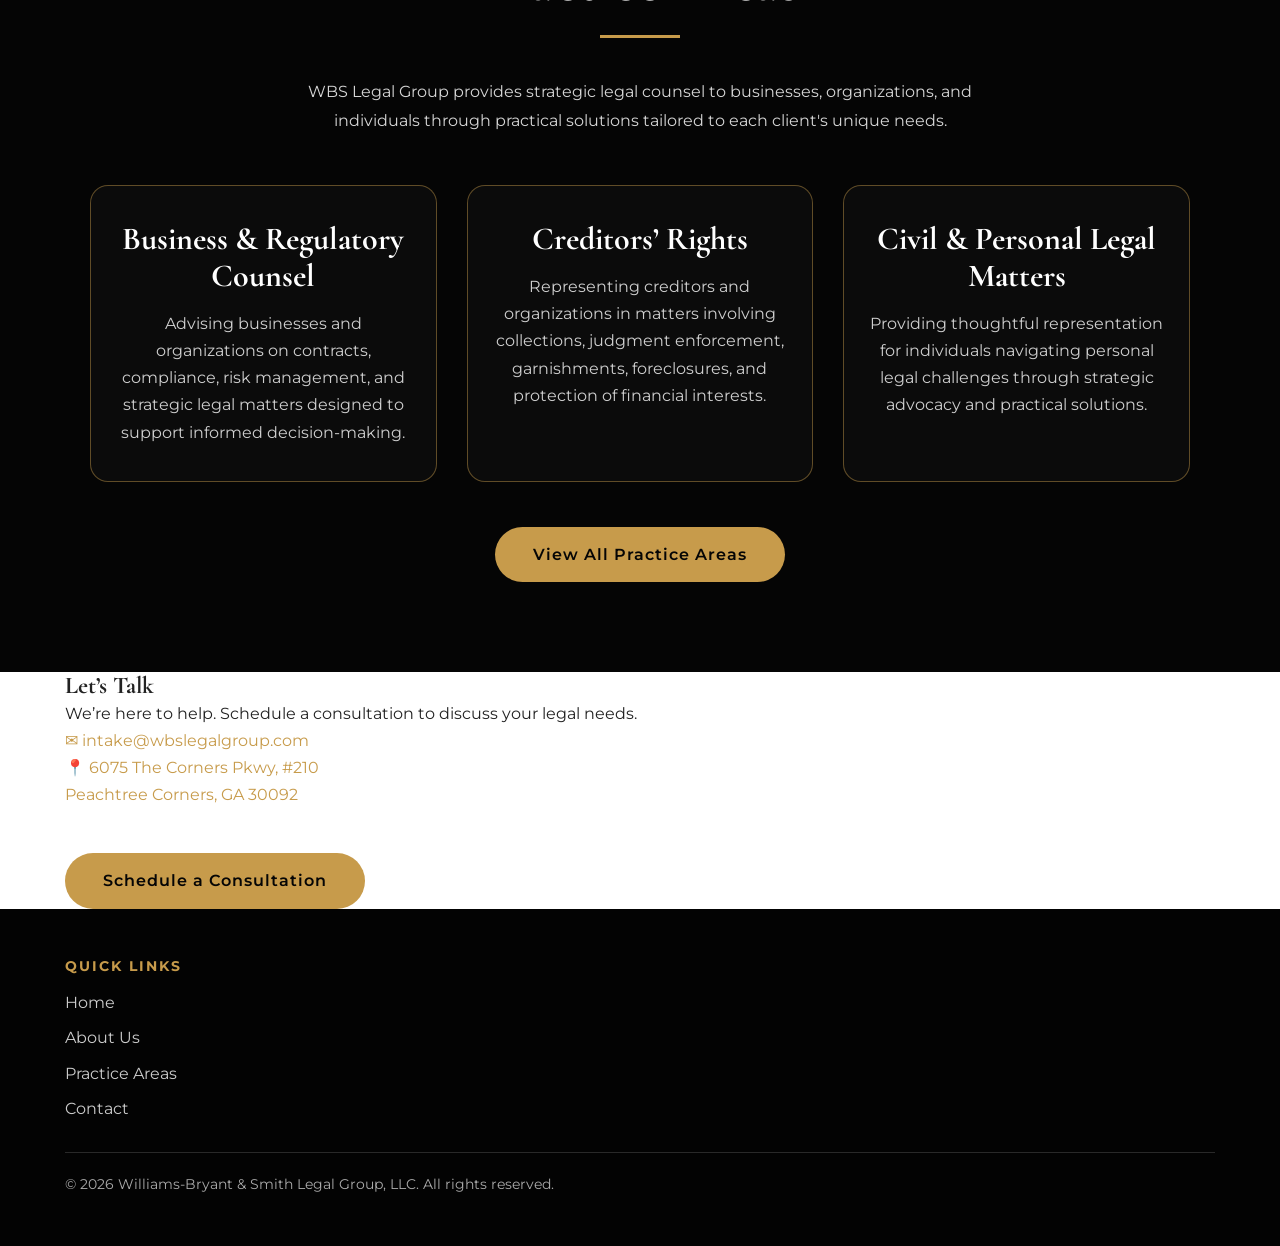
==== commit eebeff3b: "Update index.html" ====
--- a/index.html
+++ b/index.html
@@ -11,6 +11,15 @@
 
 <title>WBS Legal Group | Home</title>
 
+<!-- Open Graph (Facebook, iMessage, LinkedIn, Discord, etc.) -->
+<meta property="og:type" content="website">
+<meta property="og:url" content="https://wbslegalgroup.com/">
+<meta property="og:title" content="Williams-Bryant & Smith Legal Group, LLC">
+<meta property="og:description" content="Built from Vision, Driven by Results. Legal Guidance. Holistic Solutions. Real Results.">
+<meta property="og:image" content="https://wbslegalgroup.com/images/social-preview.png">
+<meta property="og:image:width" content="1280">
+<meta property="og:image:height" content="640">
+  
 <link rel="stylesheet" href="css/styles.css" />
 
 <link rel="preconnect" href="https://fonts.googleapis.com">
--- a/css/styles.css
+++ b/css/styles.css
@@ -1275,34 +1275,34 @@
 .nav-logo-image {
   display: flex;
   align-items: center;
-  height: 106px;
+  height: 116px;
 }
 
 .nav-logo img,
 .nav-logo--image img,
 .nav-logo-image img {
-  height: 88px !important;
+  height: 100px !important;
   width: auto !important;
-  max-width: 390px !important;
+  max-width: 410px !important;
   object-fit: contain;
-  transform: scale(1.06); /* subtle size boost without obvious stretch */
+  transform: scale(1.26); /* subtle size boost without obvious stretch */
   transform-origin: center left;
 }
 
 /* Mobile: shorter height, slightly longer width */
-@media (max-width: 767px) {
+@media (max-width: 780px) {
   .nav-logo,
   .nav-logo--image,
   .nav-logo-image {
-    height: 64px;
+    height: 75px;
   }
 
   .nav-logo img,
   .nav-logo--image img,
   .nav-logo-image img {
-    height: 50px !important;     /* shorter */
-    max-width: 235px !important; /* a little longer */
-    transform: scaleX(1.08) scaleY(0.98);
+    height: 65px !important;     /* shorter */
+    max-width: 260px !important; /* a little longer */
+    transform: scaleX(1.28) scaleY(1.18);
   }
 }
 /* ==========================================
@@ -1378,15 +1378,3 @@
   max-width:300px !important;
   object-fit:contain !important;
 }
-/* header logo only */
-.logo img{
-  width:320px;
-  height:auto;
-  display:block;
-}
-
-@media (max-width:768px){
-  .logo img{
-    width:230px;
-  }
-}
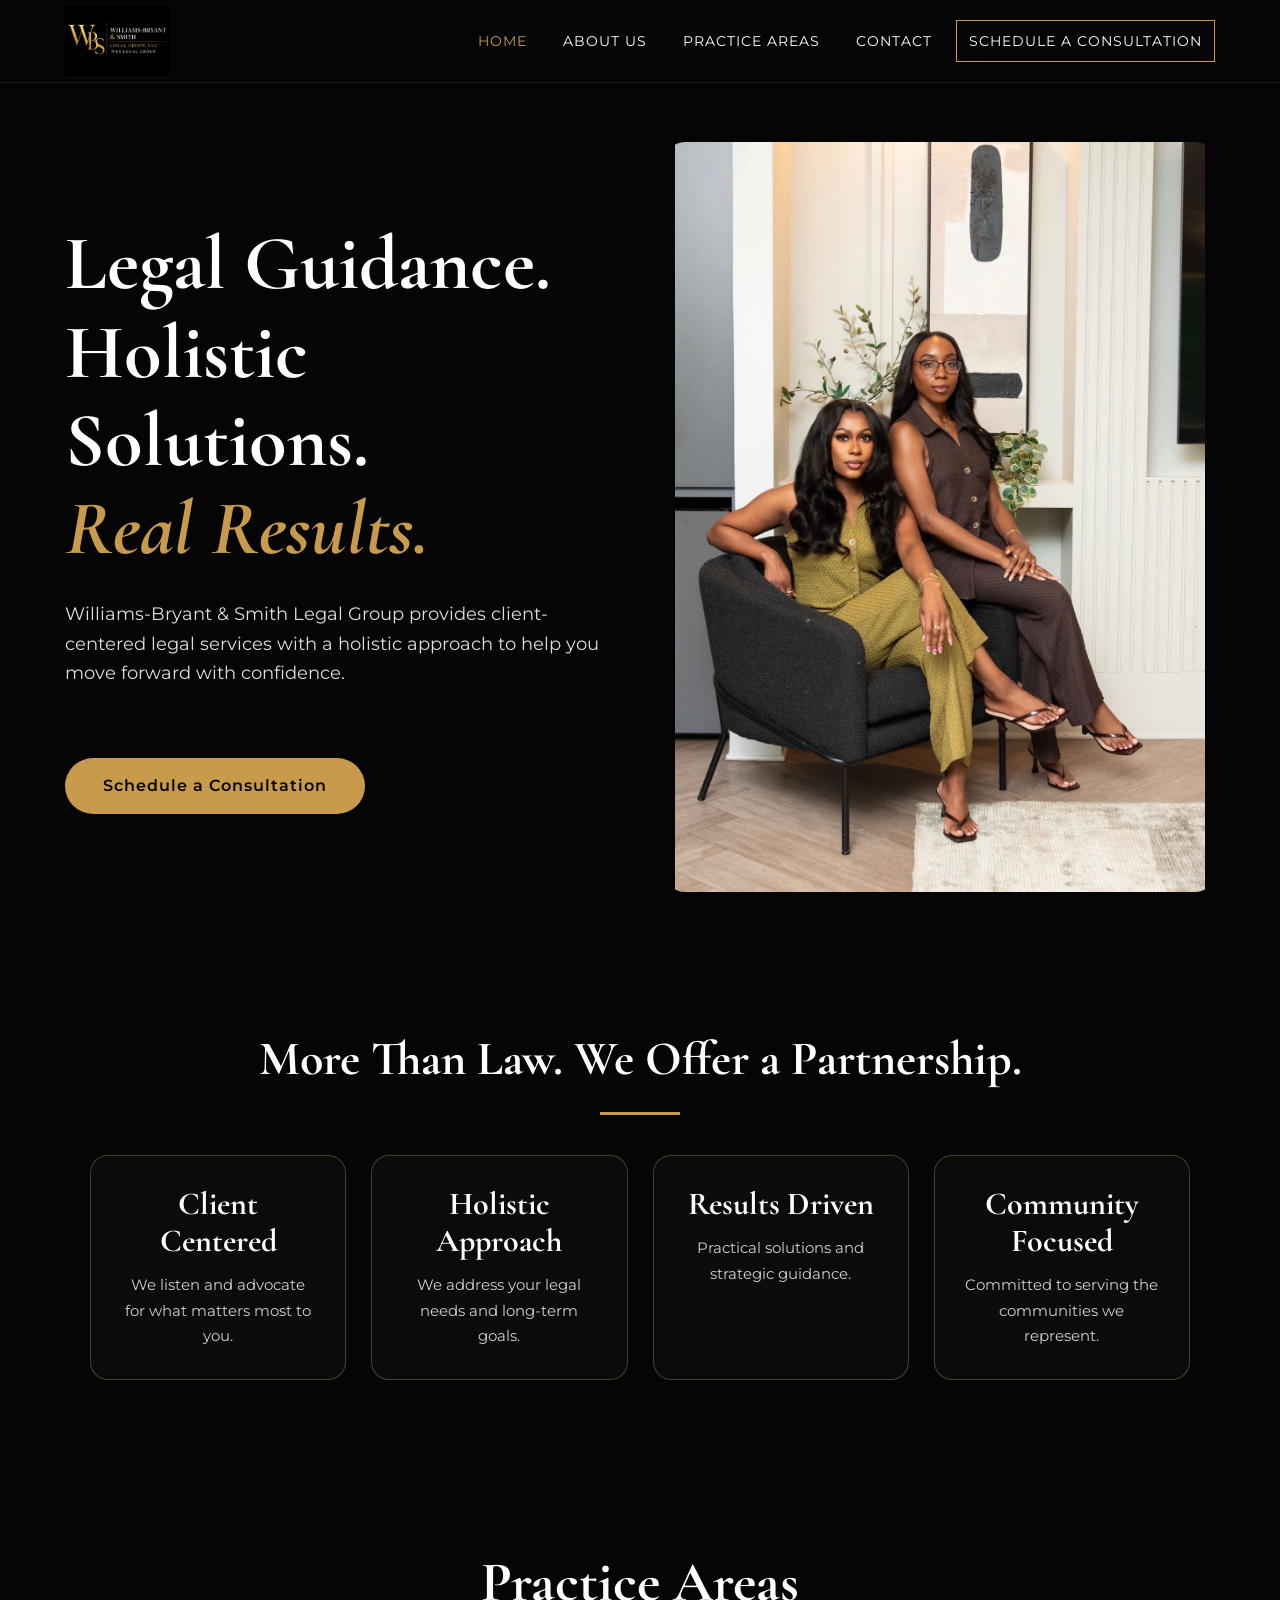
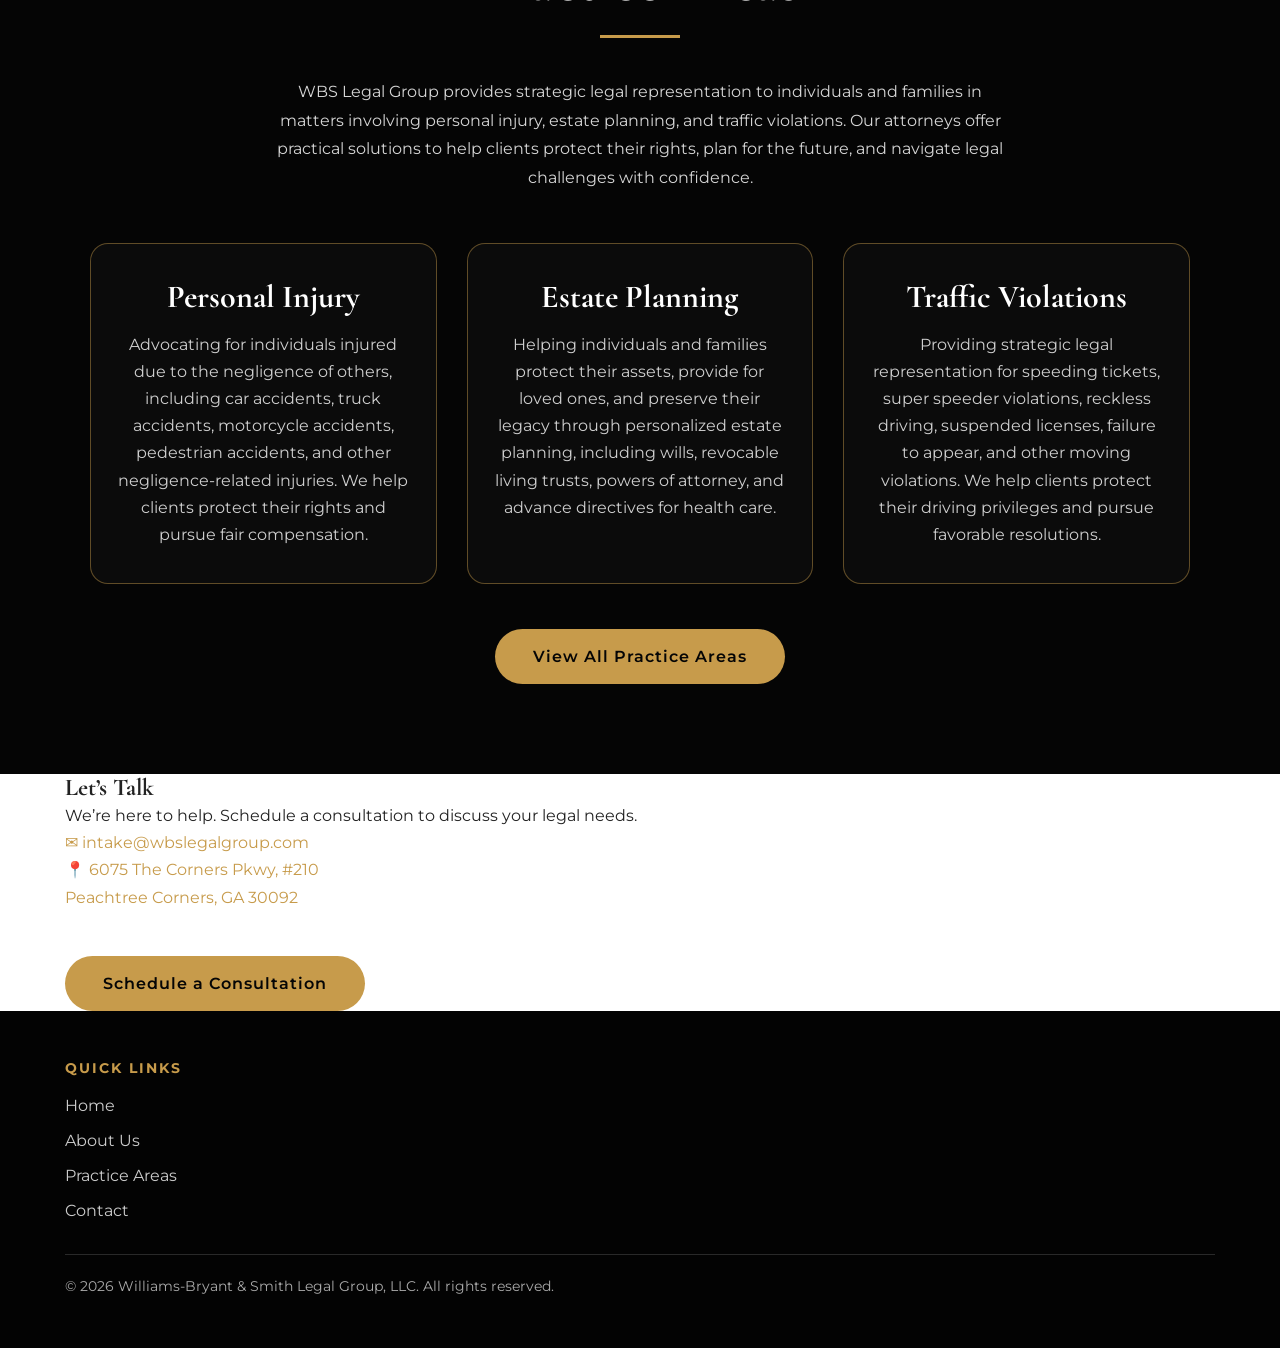
==== commit 835d5d1d: "Revise practice areas in index.html Updated practice areas to reflect new legal services offered, in" ====
--- a/index.html
+++ b/index.html
@@ -16,9 +16,11 @@
 <meta property="og:url" content="https://wbslegalgroup.com/">
 <meta property="og:title" content="Williams-Bryant & Smith Legal Group, LLC">
 <meta property="og:description" content="Built from Vision, Driven by Results. Legal Guidance. Holistic Solutions. Real Results.">
-<meta property="og:image" content="https://wbslegalgroup.com/images/social-preview.png">
+<meta property="og:image" content="https://wbslegalgroup.com/social-preview.png">
+<meta property="og:image:secure_url" content="https://wbslegalgroup.com/social-preview.png">
 <meta property="og:image:width" content="1280">
 <meta property="og:image:height" content="640">
+<meta property="og:image:alt" content="Williams-Bryant & Smith Legal Group Social Preview">
   
 <link rel="stylesheet" href="css/styles.css" />
 
@@ -264,82 +266,68 @@
 
 
 
+
 <section class="home-practice-section">
 
-
 <div class="home-practice-container">
-
 
 <h2>
 Practice Areas
 </h2>
 
-
 <div class="gold-divider"></div>
 
 
-
 <p class="home-practice-intro">
 
-WBS Legal Group provides strategic legal counsel to businesses, organizations, and individuals through practical solutions tailored to each client's unique needs.
-
-</p>
-
-
+WBS Legal Group provides strategic legal representation to individuals and families in matters involving personal injury, estate planning, and traffic violations. Our attorneys offer practical solutions to help clients protect their rights, plan for the future, and navigate legal challenges with confidence.
+
+</p>
 
 
 <div class="home-practice-grid">
 
 
-
 <div class="home-practice-item">
 
 <h3>
-Business &amp; Regulatory Counsel
-</h3>
-
-<p>
-Advising businesses and organizations on contracts, compliance, risk management, and strategic legal matters designed to support informed decision-making.
-</p>
-
-</div>
-
-
+Personal Injury
+</h3>
+
+<p>
+Advocating for individuals injured due to the negligence of others, including car accidents, truck accidents, motorcycle accidents, pedestrian accidents, and other negligence-related injuries. We help clients protect their rights and pursue fair compensation.
+</p>
+
+</div>
 
 
 <div class="home-practice-item">
 
 <h3>
-Creditors’ Rights
-</h3>
-
-<p>
-Representing creditors and organizations in matters involving collections, judgment enforcement, garnishments, foreclosures, and protection of financial interests.
-</p>
-
-</div>
-
-
+Estate Planning
+</h3>
+
+<p>
+Helping individuals and families protect their assets, provide for loved ones, and preserve their legacy through personalized estate planning, including wills, revocable living trusts, powers of attorney, and advance directives for health care.
+</p>
+
+</div>
 
 
 <div class="home-practice-item">
 
 <h3>
-Civil &amp; Personal Legal Matters
-</h3>
-
-<p>
-Providing thoughtful representation for individuals navigating personal legal challenges through strategic advocacy and practical solutions.
-</p>
-
-</div>
-
-
-
-
-</div>
-
-
+Traffic Violations
+</h3>
+
+<p>
+Providing strategic legal representation for speeding tickets, super speeder violations, reckless driving, suspended licenses, failure to appear, and other moving violations. We help clients protect their driving privileges and pursue favorable resolutions.
+</p>
+
+</div>
+
+
+</div>
 
 
 <a href="practice-areas.html" class="practice-button">
@@ -349,11 +337,10 @@
 </a>
 
 
-
-</div>
-
+</div>
 
 </section>
+
 
 
 
